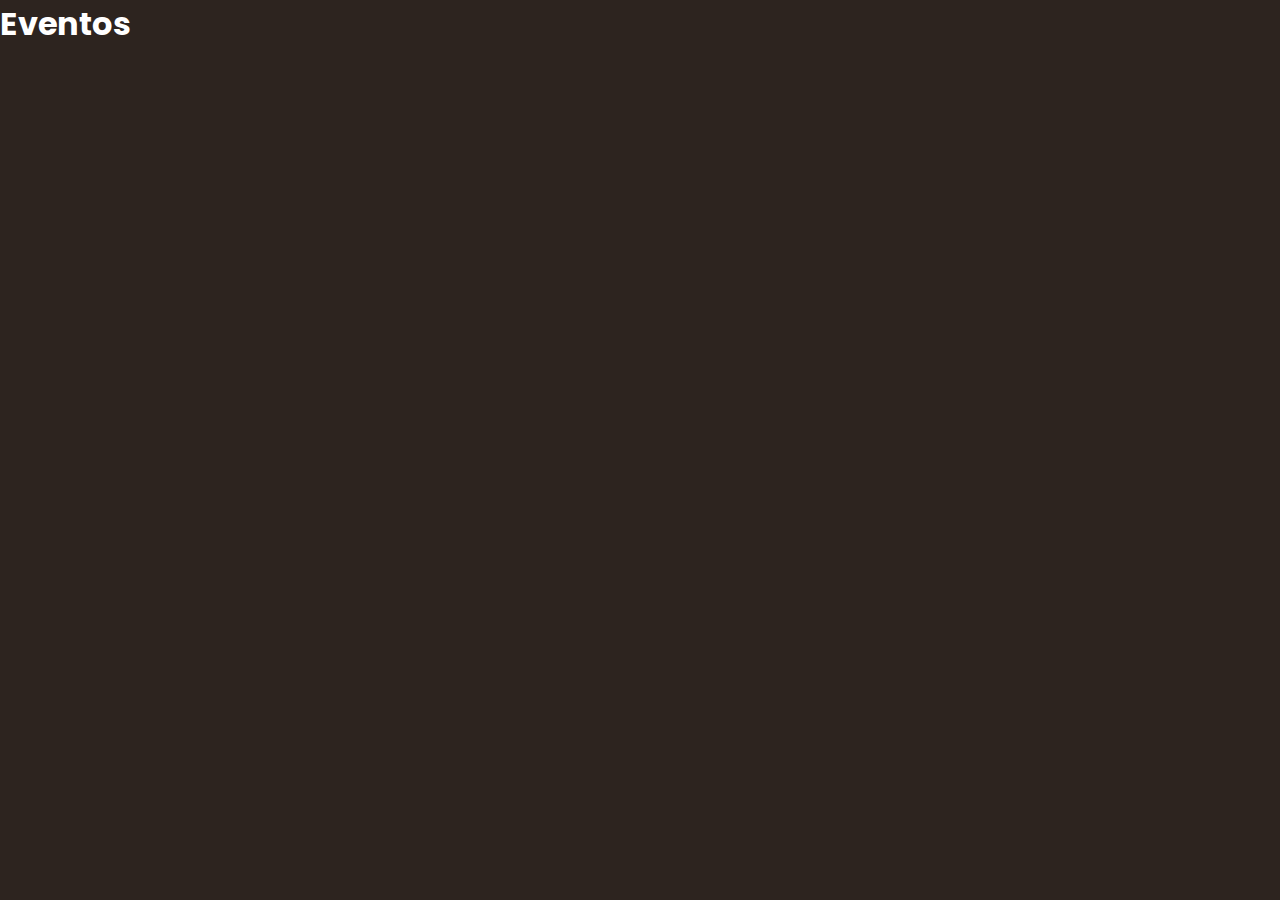
==== Eventos/eventos.html @ 6eb56ee4 "Add Eventos" ====
<!DOCTYPE html>
<html lang="pt-br">
<head>
    <meta charset="UTF-8">
    <meta name="viewport" content="width=device-width, initial-scale=1.0">
    <link rel="shortcut icon" href="images/favicon.ico" type="image/x-icon">
    <link rel="stylesheet" href="style.css">
    <style>

        @import url("https://fonts.googleapis.com/css2?family=Poppins:ital,wght@0,100;0,200;0,300;0,400;0,500;0,600;0,700;0,800;0,900;1,100;1,200;1,300;1,400;1,500;1,600;1,700;1,800;1,900&display=swap");
    </style>
    <title>Eventos</title>
</head>
<body>
    <h1>Eventos</h1>
    
</body>
</html>
---- Eventos/style.css ----
* {
    margin: 0;
    padding: 0;
    box-sizing: border-box;
    font-family: "Poppins", sans-serif;
    list-style-type: none;
    text-decoration: none;
  }

body{
    background-color: #2d241f;
}

h1{
    color: white;
}
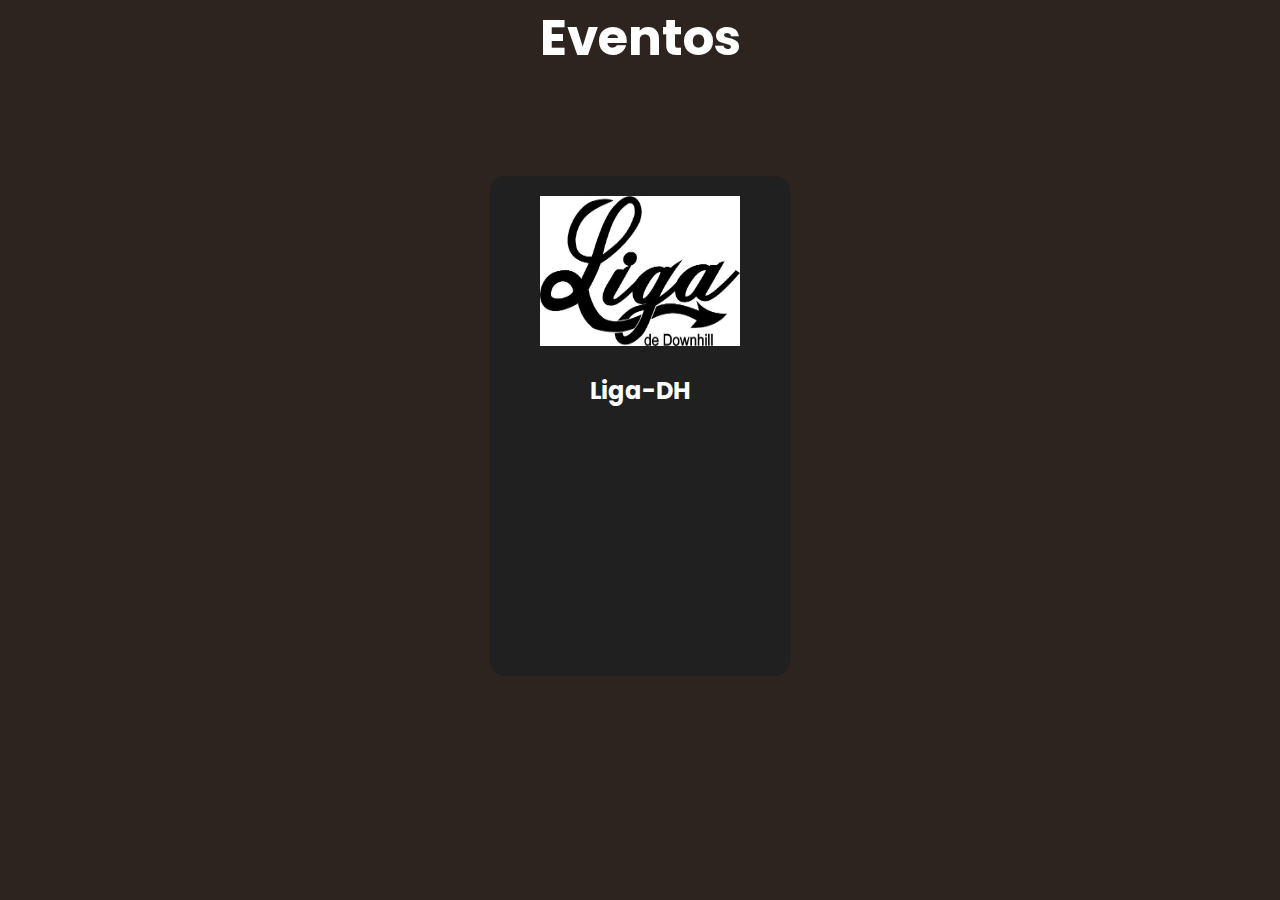
==== commit 19f0c0d1: "add card" ====
--- a/Eventos/eventos.html
+++ b/Eventos/eventos.html
@@ -13,6 +13,17 @@
 </head>
 <body>
     <h1>Eventos</h1>
-    
+    <div class="conteiner">
+        <div class="card">
+            <div class="imagem-card">
+                <img class="liga" src="assets/liga-dh.jpg" alt="liga.png" srcset="">
+            </div>
+            <div class="titulo-card">
+                <h2>Liga-DH</h2>
+            </div>
+        </div>
+    </div>
+
+
 </body>
 </html>--- a/Eventos/style.css
+++ b/Eventos/style.css
@@ -13,4 +13,33 @@
 
 h1{
     color: white;
+    text-align: center;
+    justify-content: center;
+    font-size: 50px;
 }
+
+.conteiner{
+    display: flex;
+    justify-content: center;
+}
+
+.card{
+    width:300px;
+    height:500px;
+    background-color:#202020;
+    border-radius: 15px;
+    margin-top: 100px;
+}
+
+.liga{
+    width: 200px;
+    height: 150px;
+    margin-top: 20px;
+    margin-left: 50px;
+}
+
+.titulo-card{
+    color: white;
+    text-align: center;
+    margin-top: 20px;
+}
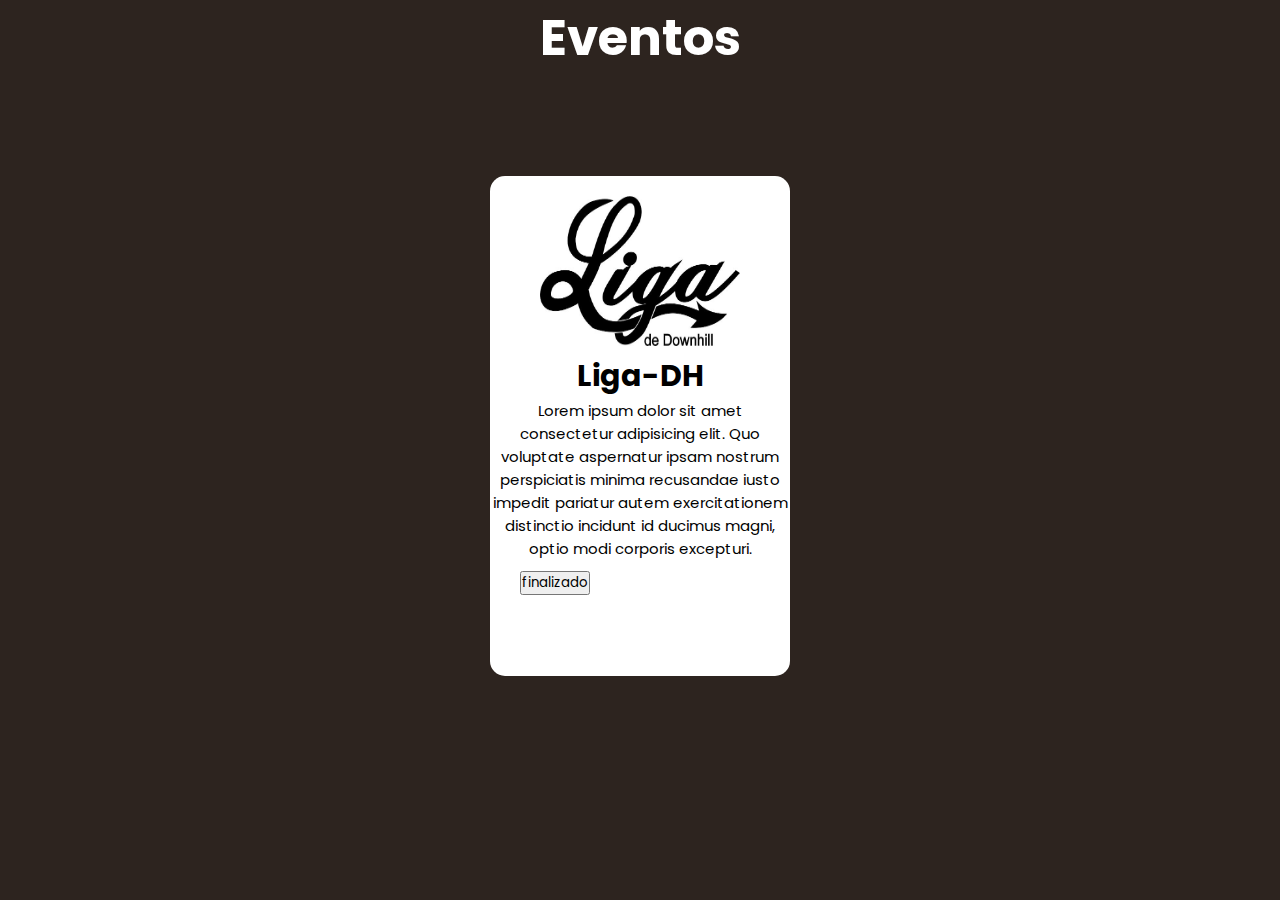
==== commit adf367c5: "add information card" ====
--- a/Eventos/eventos.html
+++ b/Eventos/eventos.html
@@ -20,6 +20,10 @@
             </div>
             <div class="titulo-card">
                 <h2>Liga-DH</h2>
+                <p class="texto-card">Lorem ipsum dolor sit amet consectetur adipisicing elit. Quo voluptate aspernatur ipsam nostrum perspiciatis minima recusandae iusto impedit pariatur autem exercitationem distinctio incidunt id ducimus magni, optio modi corporis excepturi.</p>
+            </div>
+            <div class="button-card">
+                <button type="button" class="btn">finalizado</button>
             </div>
         </div>
     </div>
--- a/Eventos/style.css
+++ b/Eventos/style.css
@@ -26,7 +26,7 @@
 .card{
     width:300px;
     height:500px;
-    background-color:#202020;
+    background-color:#ffffff;
     border-radius: 15px;
     margin-top: 100px;
 }
@@ -39,7 +39,20 @@
 }
 
 .titulo-card{
-    color: white;
+    color: rgb(0, 0, 0);
     text-align: center;
-    margin-top: 20px;
+    font-weight: 600;
+    font-size: 20px;
 }
+
+.texto-card{
+    text-align: center;
+    font-weight: 400;
+    font-size: 15px;
+}
+
+.button-card{
+    padding: 10px 30px;
+    font-size: 15px;
+    font-weight: 500;
+}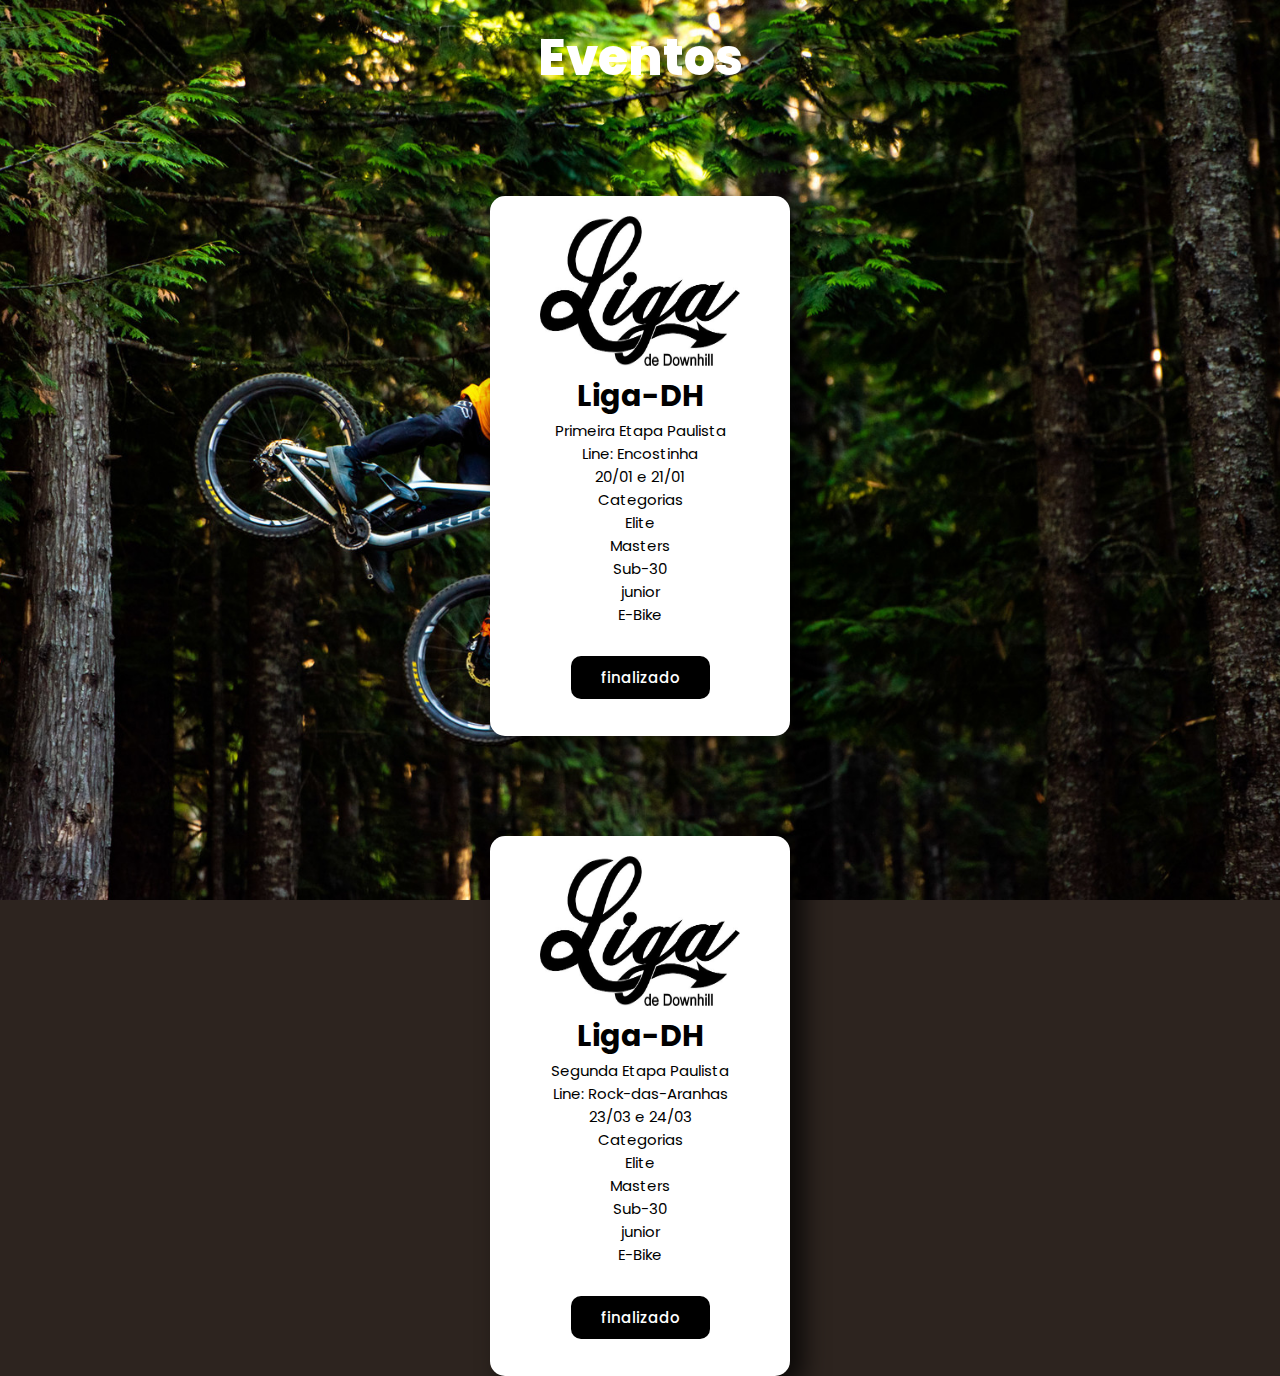
==== commit fd1ca123: "configurando estilos da pagina eventos" ====
--- a/Eventos/eventos.html
+++ b/Eventos/eventos.html
@@ -13,6 +13,7 @@
 </head>
 <body>
     <h1>Eventos</h1>
+    <div class="background-eventos"></div>
     <div class="conteiner">
         <div class="card">
             <div class="imagem-card">
@@ -20,7 +21,21 @@
             </div>
             <div class="titulo-card">
                 <h2>Liga-DH</h2>
-                <p class="texto-card">Lorem ipsum dolor sit amet consectetur adipisicing elit. Quo voluptate aspernatur ipsam nostrum perspiciatis minima recusandae iusto impedit pariatur autem exercitationem distinctio incidunt id ducimus magni, optio modi corporis excepturi.</p>
+                <p class="texto-card">Primeira Etapa Paulista <br> Line: Encostinha <br> 20/01 e 21/01 <br> Categorias <br> Elite <br> Masters <br> Sub-30 <br> junior <br> E-Bike</p>
+            </div>
+            <div class="button-card">
+                <button type="button" class="btn">finalizado</button>
+            </div>
+        </div>
+    </div>
+    <div class="conteiner">
+        <div class="card">
+            <div class="imagem-card">
+                <img class="liga" src="assets/liga-dh.jpg" alt="liga.png" srcset="">
+            </div>
+            <div class="titulo-card">
+                <h2>Liga-DH</h2>
+                <p class="texto-card">Segunda Etapa Paulista <br> Line: Rock-das-Aranhas <br> 23/03 e 24/03 <br> Categorias <br> Elite <br> Masters <br> Sub-30 <br> junior <br> E-Bike</p>
             </div>
             <div class="button-card">
                 <button type="button" class="btn">finalizado</button>
--- a/Eventos/style.css
+++ b/Eventos/style.css
@@ -9,6 +9,10 @@
 
 body{
     background-color: #2d241f;
+    background-image: url(assets/jump-trek.jpg);
+    background-size: cover;
+    background-position: center;
+    background-attachment: fixed;
 }
 
 h1{
@@ -16,6 +20,8 @@
     text-align: center;
     justify-content: center;
     font-size: 50px;
+    margin-top: 20px;
+    font-weight: 800;
 }
 
 .conteiner{
@@ -25,10 +31,11 @@
 
 .card{
     width:300px;
-    height:500px;
+    height:540px;
     background-color:#ffffff;
     border-radius: 15px;
     margin-top: 100px;
+    box-shadow: 013px 9px 24px 1px rgba(0,0,0,0.75);
 }
 
 .liga{
@@ -51,8 +58,26 @@
     font-size: 15px;
 }
 
-.button-card{
+.btn{
     padding: 10px 30px;
     font-size: 15px;
     font-weight: 500;
+    border-radius: 10px;
+    border: none;
+    transition: 1s;
+    background-color: black;
+    color: #ffffff;
+}
+
+.btn:hover{
+    transition: 1s;
+    background-color: rgb(156, 63, 63);
+    color: #ffffff;
+    cursor: pointer;
+}
+
+.button-card{
+    display: flex;
+    justify-content: center;
+    margin-top: 30px;
 }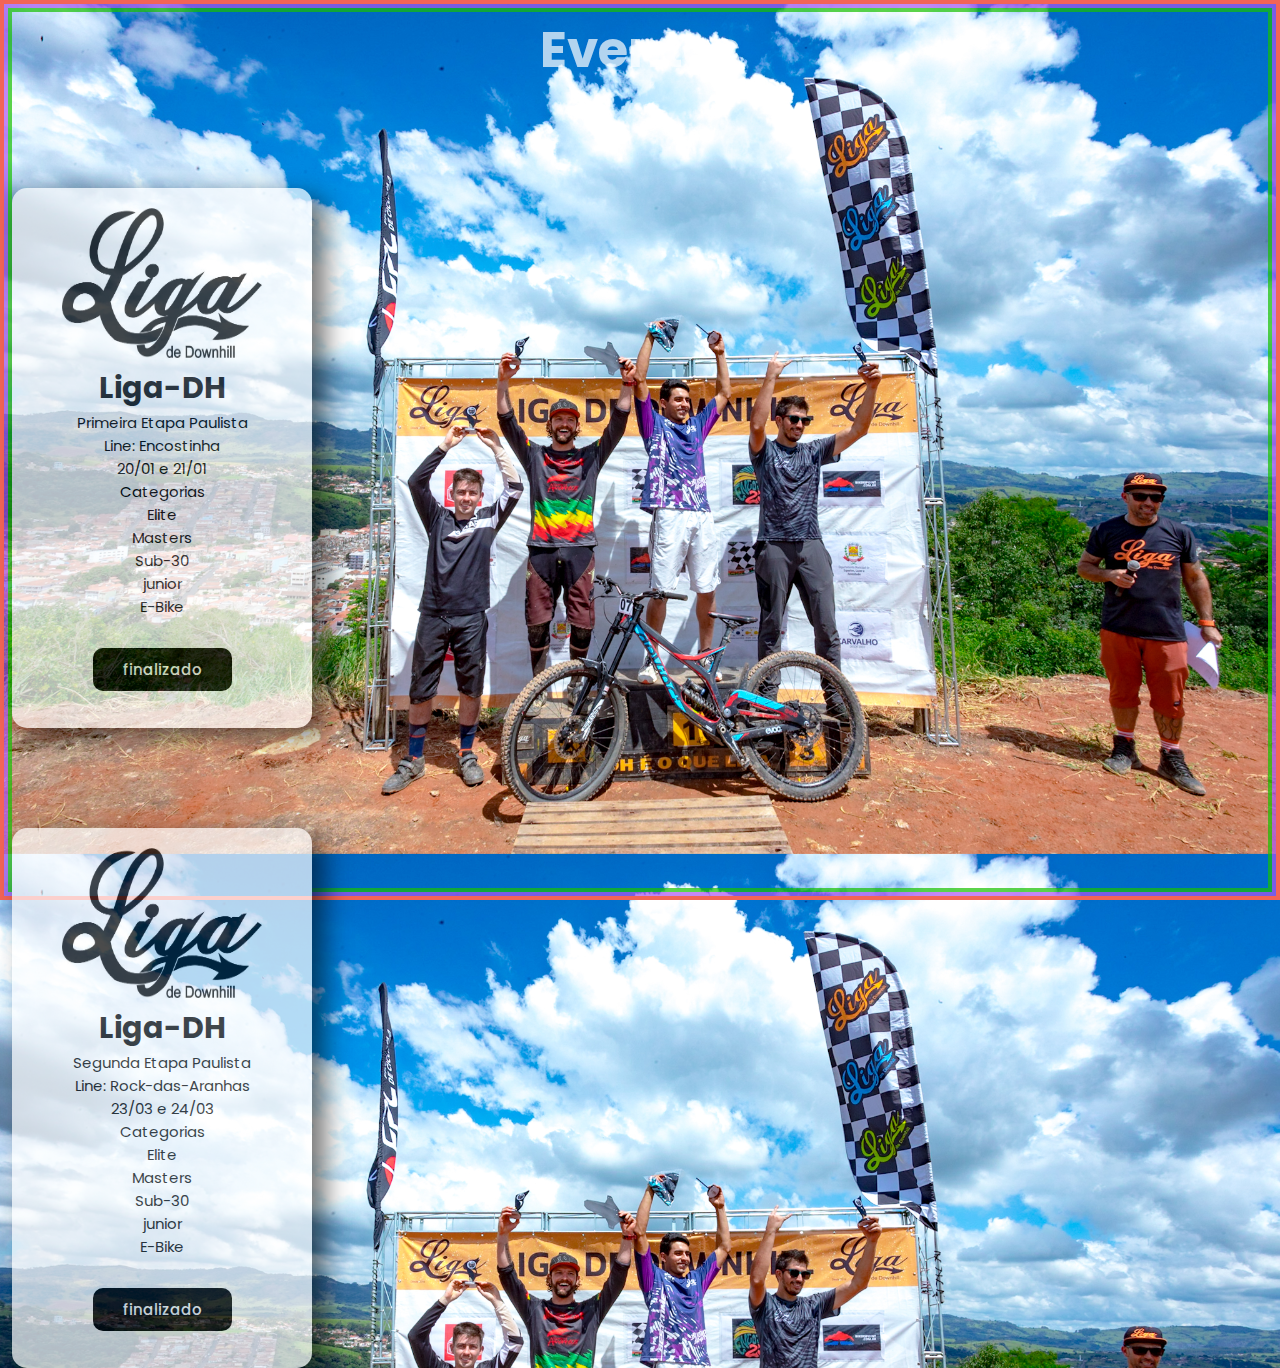
==== commit 7a16d709: "alteração eventos" ====
--- a/Eventos/eventos.html
+++ b/Eventos/eventos.html
@@ -1,48 +1,52 @@
 <!DOCTYPE html>
 <html lang="pt-br">
+
 <head>
     <meta charset="UTF-8">
     <meta name="viewport" content="width=device-width, initial-scale=1.0">
     <link rel="shortcut icon" href="images/favicon.ico" type="image/x-icon">
     <link rel="stylesheet" href="style.css">
     <style>
-
         @import url("https://fonts.googleapis.com/css2?family=Poppins:ital,wght@0,100;0,200;0,300;0,400;0,500;0,600;0,700;0,800;0,900;1,100;1,200;1,300;1,400;1,500;1,600;1,700;1,800;1,900&display=swap");
     </style>
     <title>Eventos</title>
 </head>
+
 <body>
-    <h1>Eventos</h1>
-    <div class="background-eventos"></div>
     <div class="conteiner">
-        <div class="card">
-            <div class="imagem-card">
-                <img class="liga" src="assets/liga-dh.jpg" alt="liga.png" srcset="">
+        <div class="background-eventos">
+            <h1>Eventos</h1>
+            <div class="card">
+                <div class="imagem-card">
+                    <img class="liga" src="assets/liga-dh.jpg" alt="liga.png" srcset="">
+                </div>
+                <div class="titulo-card">
+                    <h2>Liga-DH</h2>
+                    <p class="texto-card">Primeira Etapa Paulista <br> Line: Encostinha <br> 20/01 e 21/01 <br> Categorias
+                        <br> Elite <br> Masters <br> Sub-30 <br> junior <br> E-Bike</p>
+                </div>
+                <div class="button-card">
+                    <button type="button" class="btn">finalizado</button>
+                </div>
             </div>
-            <div class="titulo-card">
-                <h2>Liga-DH</h2>
-                <p class="texto-card">Primeira Etapa Paulista <br> Line: Encostinha <br> 20/01 e 21/01 <br> Categorias <br> Elite <br> Masters <br> Sub-30 <br> junior <br> E-Bike</p>
-            </div>
-            <div class="button-card">
-                <button type="button" class="btn">finalizado</button>
+            <div class="card">
+                <div class="imagem-card">
+                    <img class="liga" src="assets/liga-dh.jpg" alt="liga.png" srcset="">
+                </div>
+                <div class="titulo-card">
+                    <h2>Liga-DH</h2>
+                    <p class="texto-card">Segunda Etapa Paulista <br> Line: Rock-das-Aranhas <br> 23/03 e 24/03 <br>
+                        Categorias <br> Elite <br> Masters <br> Sub-30 <br> junior <br> E-Bike</p>
+                </div>
+                <div class="button-card">
+                    <button type="button" class="btn">finalizado</button>
+                </div>
             </div>
         </div>
-    </div>
-    <div class="conteiner">
-        <div class="card">
-            <div class="imagem-card">
-                <img class="liga" src="assets/liga-dh.jpg" alt="liga.png" srcset="">
-            </div>
-            <div class="titulo-card">
-                <h2>Liga-DH</h2>
-                <p class="texto-card">Segunda Etapa Paulista <br> Line: Rock-das-Aranhas <br> 23/03 e 24/03 <br> Categorias <br> Elite <br> Masters <br> Sub-30 <br> junior <br> E-Bike</p>
-            </div>
-            <div class="button-card">
-                <button type="button" class="btn">finalizado</button>
-            </div>
         </div>
-    </div>
+
 
 
 </body>
+
 </html>--- a/Eventos/style.css
+++ b/Eventos/style.css
@@ -7,12 +7,59 @@
     text-decoration: none;
   }
 
-body{
+/* body{
     background-color: #2d241f;
-    background-image: url(assets/jump-trek.jpg);
-    background-size: cover;
-    background-position: center;
-    background-attachment: fixed;
+    background-image: url(assets/podio-novo.JPEG);
+}
+
+body::before{
+    content: "";
+    position: absolute;
+    width: 100vw;
+    height: 100vh;
+    border:  #f26457 solid 4px;
+    background-size: cover; 
+    filter: opacity(0.2);
+    z-index: -1;
+} */
+body {
+    content: "";
+    position: absolute;
+    width: 100%;
+    height: 100%;
+    border:  #f26457 solid 4px;
+    background-size: cover; 
+    /* filter: opacity(0.2); */
+    z-index: -1;
+    background-image: url(assets/podio-novo.JPEG);
+}
+
+.conteiner{
+    width: 100%;
+    height: 100%;
+    display: flex;
+    justify-content: center;
+    border:  #ac57f2 solid 4px;
+    background-size: c;
+    opacity: 0.7;
+    
+}
+
+.background-eventos {
+    width: 100%;
+    height: 100%;
+    /* background-color: #2d241f; */
+    border:  #17c100 solid 4px;
+}
+
+.card{
+    justify-content: center;
+    width:300px;
+    height:540px;
+    background-color:#ffffff;
+    border-radius: 15px;
+    margin-top: 100px;
+    box-shadow: 013px 9px 24px 1px rgba(0,0,0,0.75);
 }
 
 h1{
@@ -20,22 +67,8 @@
     text-align: center;
     justify-content: center;
     font-size: 50px;
-    margin-top: 20px;
-    font-weight: 800;
-}
-
-.conteiner{
-    display: flex;
-    justify-content: center;
-}
-
-.card{
-    width:300px;
-    height:540px;
-    background-color:#ffffff;
-    border-radius: 15px;
-    margin-top: 100px;
-    box-shadow: 013px 9px 24px 1px rgba(0,0,0,0.75);
+    font-weight: bolder;
+    
 }
 
 .liga{
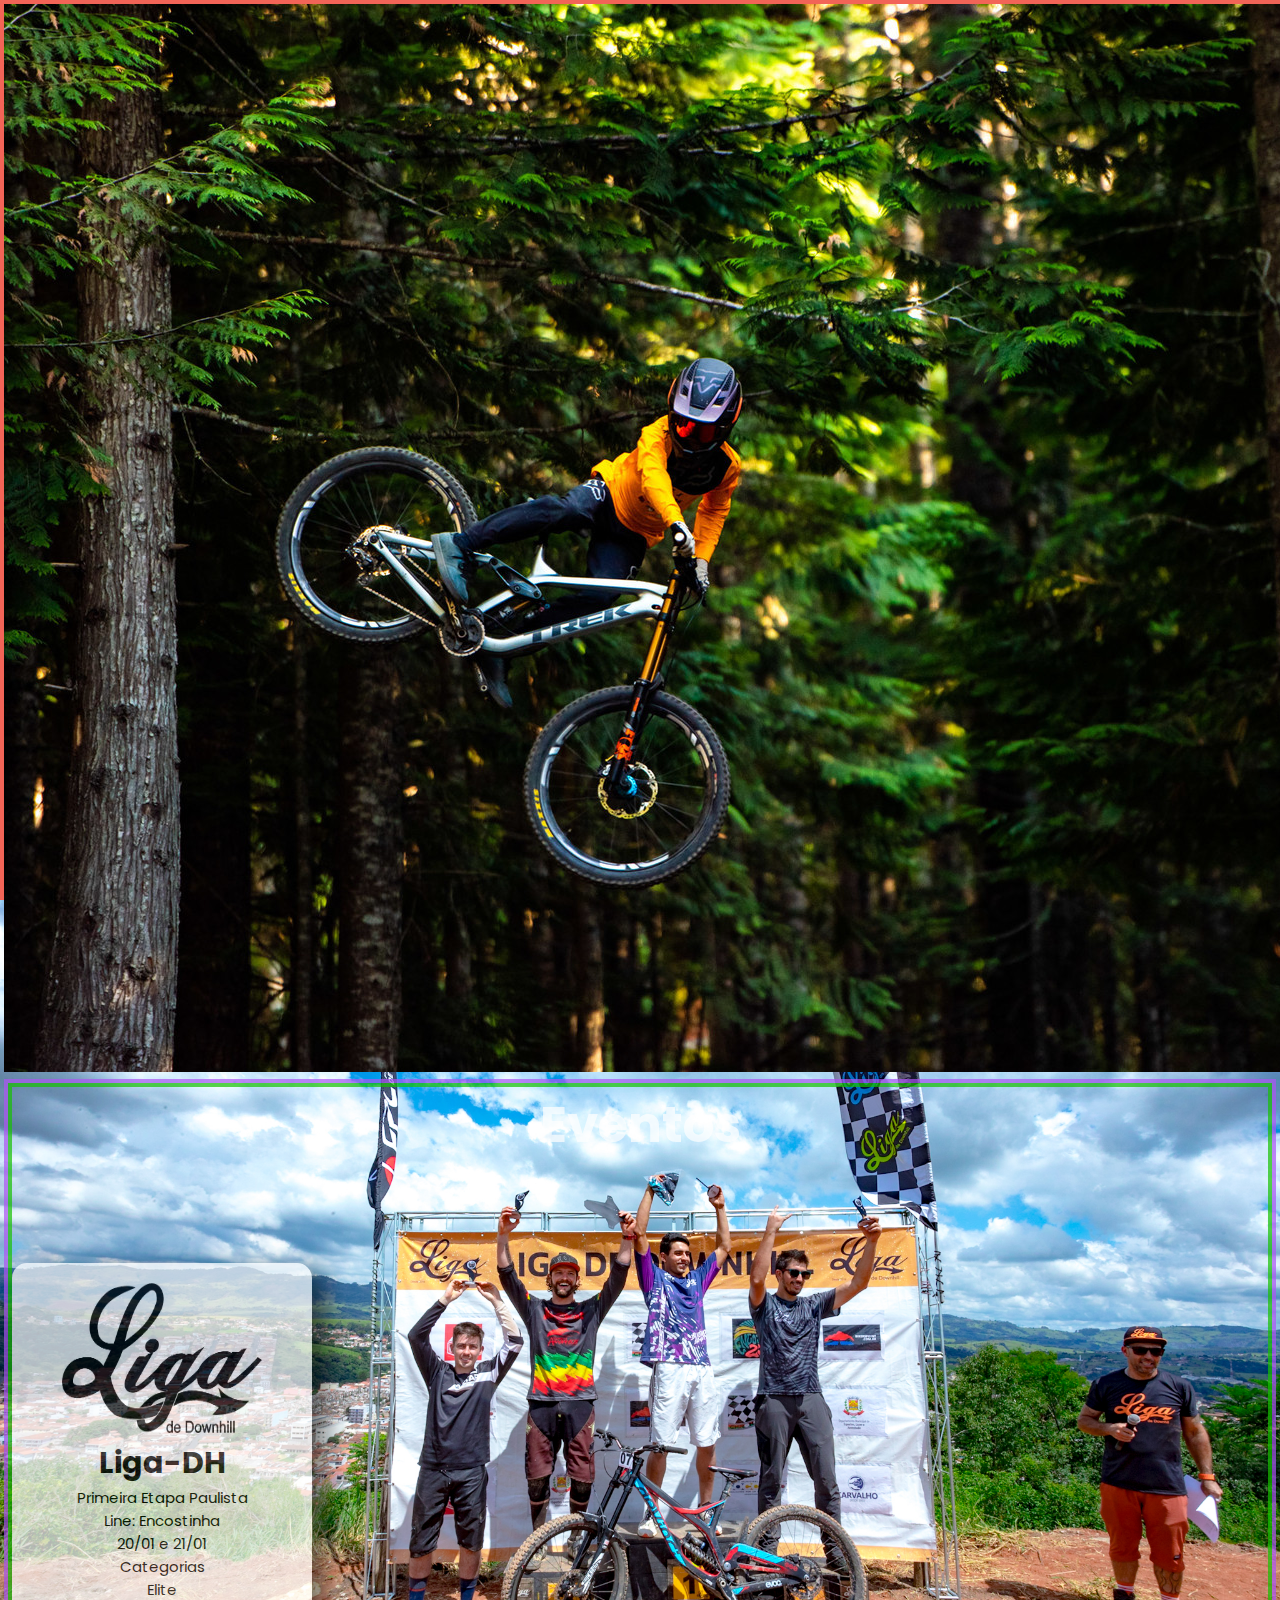
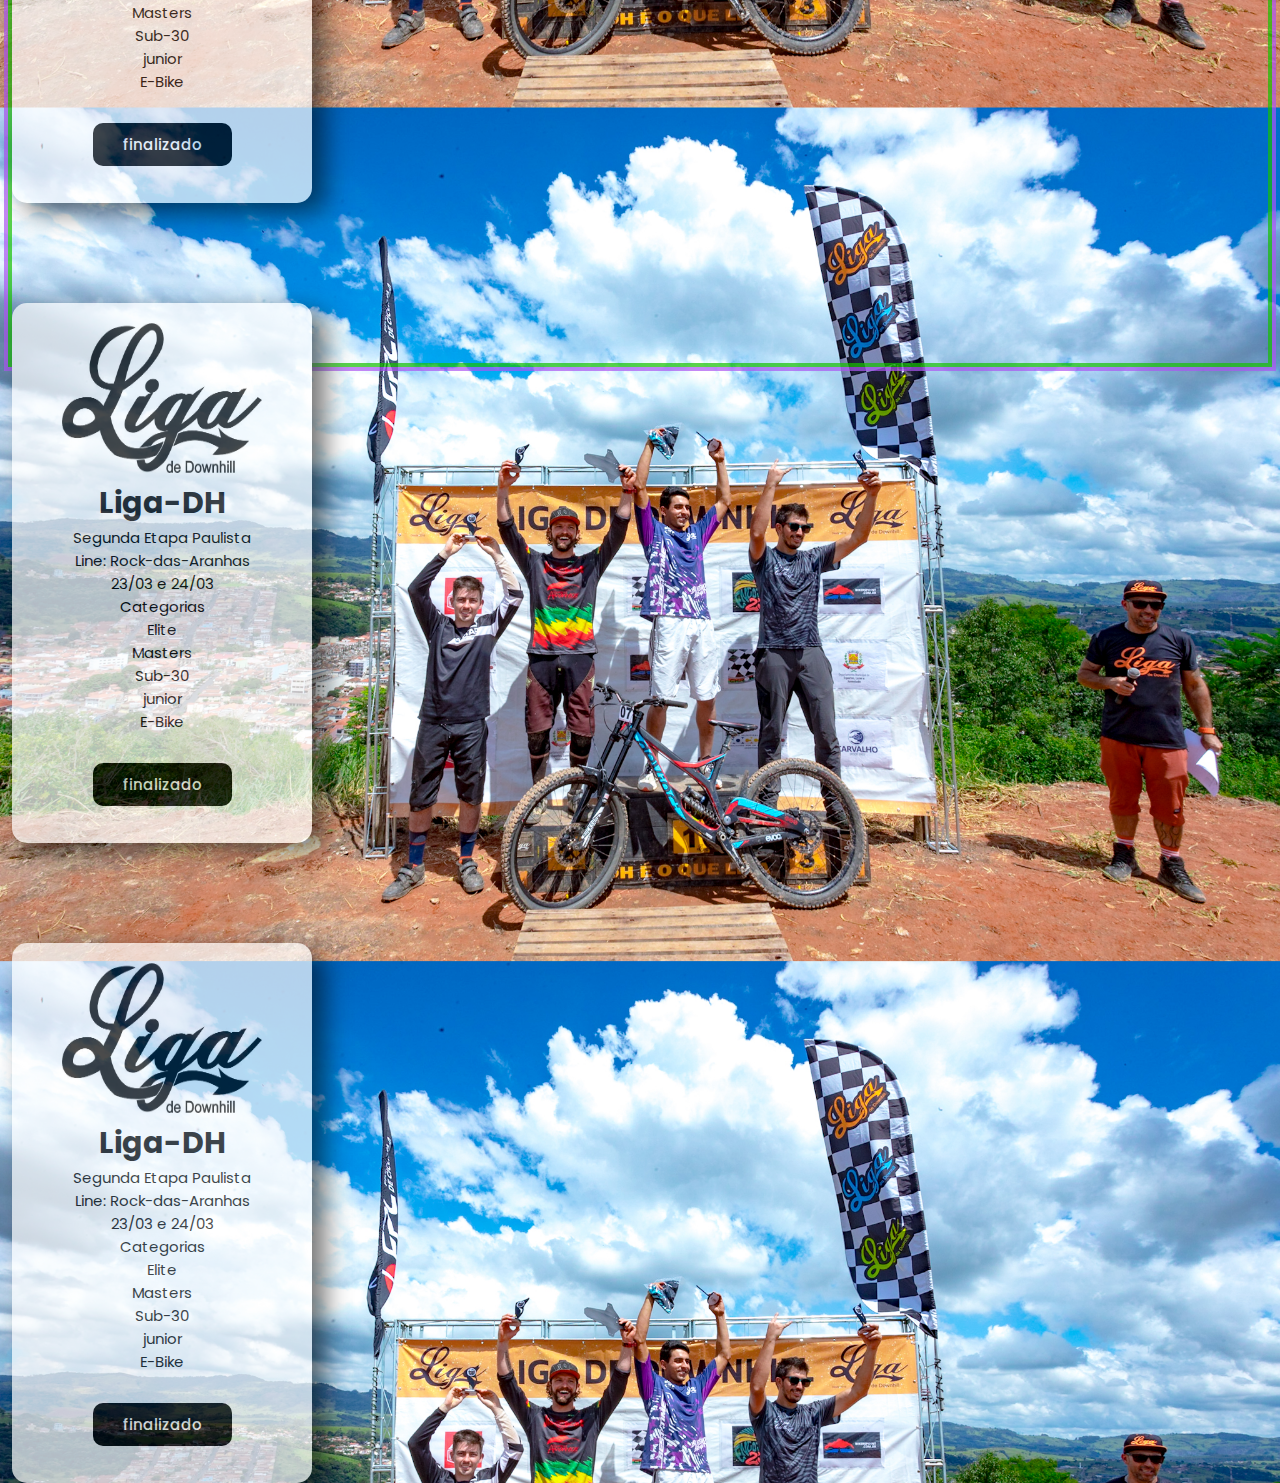
==== commit a065b12e: "Alterações estrutura" ====
--- a/Eventos/eventos.html
+++ b/Eventos/eventos.html
@@ -13,37 +13,64 @@
 </head>
 
 <body>
+    <div id="teste">
+        <img src="assets/jump-trek.jpg" alt="">
+    </div>
+ 
     <div class="conteiner">
         <div class="background-eventos">
             <h1>Eventos</h1>
-            <div class="card">
-                <div class="imagem-card">
-                    <img class="liga" src="assets/liga-dh.jpg" alt="liga.png" srcset="">
+            <div id="testandoo">
+                <div class="card">
+                    <div class="imagem-card">
+                        <img class="liga" src="assets/liga-dh.jpg" alt="liga.png" srcset="">
+                    </div>
+                    <div class="titulo-card">
+                        <h2>Liga-DH</h2>
+                        <p class="texto-card">Primeira Etapa Paulista <br> Line: Encostinha <br> 20/01 e 21/01 <br>
+                            Categorias
+                            <br> Elite <br> Masters <br> Sub-30 <br> junior <br> E-Bike
+                        </p>
+                    </div>
+                    <div class="button-card">
+                        <button type="button" class="btn">finalizado</button>
+                    </div>
                 </div>
-                <div class="titulo-card">
-                    <h2>Liga-DH</h2>
-                    <p class="texto-card">Primeira Etapa Paulista <br> Line: Encostinha <br> 20/01 e 21/01 <br> Categorias
-                        <br> Elite <br> Masters <br> Sub-30 <br> junior <br> E-Bike</p>
+                <div class="card">
+                    <div class="imagem-card">
+                        <img class="liga" src="assets/liga-dh.jpg" alt="liga.png" srcset="">
+                    </div>
+                    <div class="titulo-card">
+                        <h2>Liga-DH</h2>
+                        <p class="texto-card">Segunda Etapa Paulista <br> Line: Rock-das-Aranhas <br> 23/03 e 24/03
+                            <br>
+                            Categorias <br> Elite <br> Masters <br> Sub-30 <br> junior <br> E-Bike</p>
+                    </div>
+                    <div class="button-card">
+                        <button type="button" class="btn">finalizado</button>
+                    </div>
                 </div>
-                <div class="button-card">
-                    <button type="button" class="btn">finalizado</button>
-                </div>
-            </div>
-            <div class="card">
-                <div class="imagem-card">
-                    <img class="liga" src="assets/liga-dh.jpg" alt="liga.png" srcset="">
-                </div>
-                <div class="titulo-card">
-                    <h2>Liga-DH</h2>
-                    <p class="texto-card">Segunda Etapa Paulista <br> Line: Rock-das-Aranhas <br> 23/03 e 24/03 <br>
-                        Categorias <br> Elite <br> Masters <br> Sub-30 <br> junior <br> E-Bike</p>
-                </div>
-                <div class="button-card">
-                    <button type="button" class="btn">finalizado</button>
+                <div class="card">
+                    <div class="imagem-card">
+                        <img class="liga" src="assets/liga-dh.jpg" alt="liga.png" srcset="">
+                    </div>
+                    <div class="titulo-card">
+                        <h2>Liga-DH</h2>
+                        <p class="texto-card">Segunda Etapa Paulista <br> Line: Rock-das-Aranhas <br> 23/03 e 24/03
+                            <br>
+                            Categorias <br> Elite <br> Masters <br> Sub-30 <br> junior <br> E-Bike</p>
+                    </div>
+                    <div class="button-card">
+                        <button type="button" class="btn">finalizado</button>
+                    </div>
                 </div>
             </div>
         </div>
-        </div>
+    </div>
+  
+    
+
+    
 
 
 
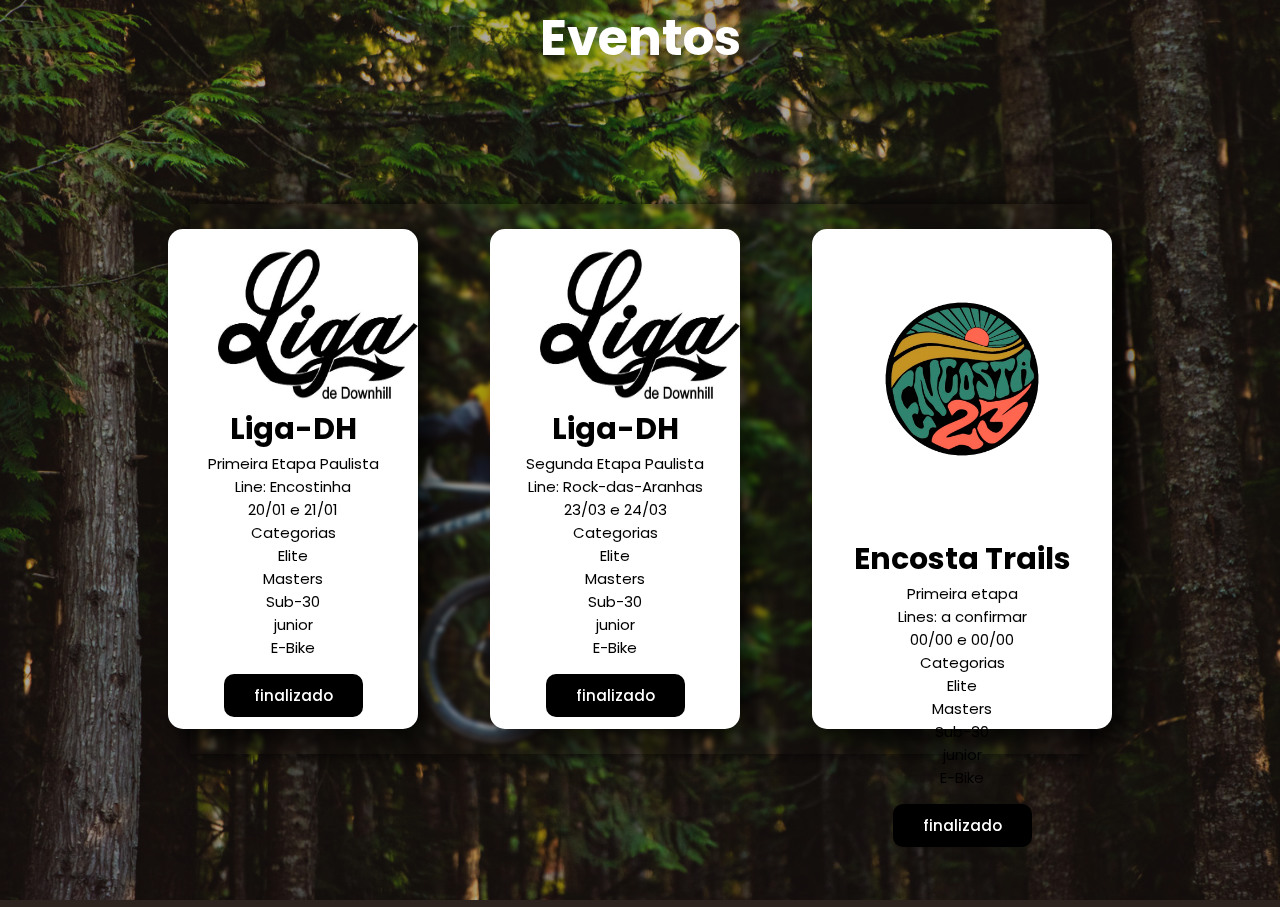
==== commit f672709f: "alteraçao da pagina eventos" ====
--- a/Eventos/eventos.html
+++ b/Eventos/eventos.html
@@ -52,11 +52,11 @@
                 </div>
                 <div class="card">
                     <div class="imagem-card">
-                        <img class="liga" src="assets/liga-dh.jpg" alt="liga.png" srcset="">
+                        <img class="encosta-icon-card" src="assets/encostaredondo.png" alt="liga.png" srcset="">
                     </div>
                     <div class="titulo-card">
-                        <h2>Liga-DH</h2>
-                        <p class="texto-card">Segunda Etapa Paulista <br> Line: Rock-das-Aranhas <br> 23/03 e 24/03
+                        <h2>Encosta Trails</h2>
+                        <p class="texto-card">Primeira etapa <br> Lines: a confirmar <br> 00/00 e 00/00
                             <br>
                             Categorias <br> Elite <br> Masters <br> Sub-30 <br> junior <br> E-Bike</p>
                     </div>
--- a/Eventos/style.css
+++ b/Eventos/style.css
@@ -5,10 +5,9 @@
     font-family: "Poppins", sans-serif;
     list-style-type: none;
     text-decoration: none;
-  }
+    }
 
 /* body{
-    background-color: #2d241f;
     background-image: url(assets/podio-novo.JPEG);
 }
 
@@ -20,46 +19,74 @@
     border:  #f26457 solid 4px;
     background-size: cover; 
     filter: opacity(0.2);
-    z-index: -1;
-} */
+}  */
+
+
 body {
-    content: "";
-    position: absolute;
+    /* content: ""; */
     width: 100%;
     height: 100%;
-    border:  #f26457 solid 4px;
-    background-size: cover; 
-    /* filter: opacity(0.2); */
-    z-index: -1;
-    background-image: url(assets/podio-novo.JPEG);
+    /* border:  #f26457 solid 4px; */
+    background-size: cover;
+    background-position: center; 
+    background-color: #2d241f;
+    overflow-x: hidden; 
+    overflow-y: hidden; 
 }
-
+#teste {
+    position: absolute;
+    opacity: 0.6;
+    z-index: -10;
+}
+#teste img {
+    width: 100vW;
+    height: 100vh;
+    background-size: contain;
+    /* overflow: hidden; */
+}
 .conteiner{
     width: 100%;
     height: 100%;
     display: flex;
     justify-content: center;
-    border:  #ac57f2 solid 4px;
-    background-size: c;
-    opacity: 0.7;
-    
+    /* border:  #ac57f2 solid 4px; */
+    background-position: center;
 }
 
 .background-eventos {
     width: 100%;
     height: 100%;
-    /* background-color: #2d241f; */
-    border:  #17c100 solid 4px;
+    justify-items: center;
+    justify-content: center;
+    margin: 2 auto;
+    padding: auto;
+    /* border:  #17c100 solid 4px; */
 }
 
+#testandoo {
+    margin-top: 10%;
+    /* border: 1px solid  #2d241f5b; */
+    height: 550px;
+    display: flex;
+    flex-direction: row;
+    align-items: center;
+    justify-content: center;
+    gap: 8%;
+    backdrop-filter: blur(2px);
+    box-shadow: 0px 0px 15px 0px rgba(0,0,0,0.75);
+}
 .card{
+    
     justify-content: center;
     width:300px;
-    height:540px;
+    height:500px;
     background-color:#ffffff;
     border-radius: 15px;
-    margin-top: 100px;
+    /* margin-top: 100px; */
     box-shadow: 013px 9px 24px 1px rgba(0,0,0,0.75);
+    z-index: -1;    
+    /* filter: blur(2px); */
+    /* margin: ; */
 }
 
 h1{
@@ -77,6 +104,12 @@
     margin-top: 20px;
     margin-left: 50px;
 }
+
+.encosta-icon-card{
+    width: 300px;
+}
+
+
 
 .titulo-card{
     color: rgb(0, 0, 0);
@@ -112,5 +145,5 @@
 .button-card{
     display: flex;
     justify-content: center;
-    margin-top: 30px;
+    margin-top: 15px;
 }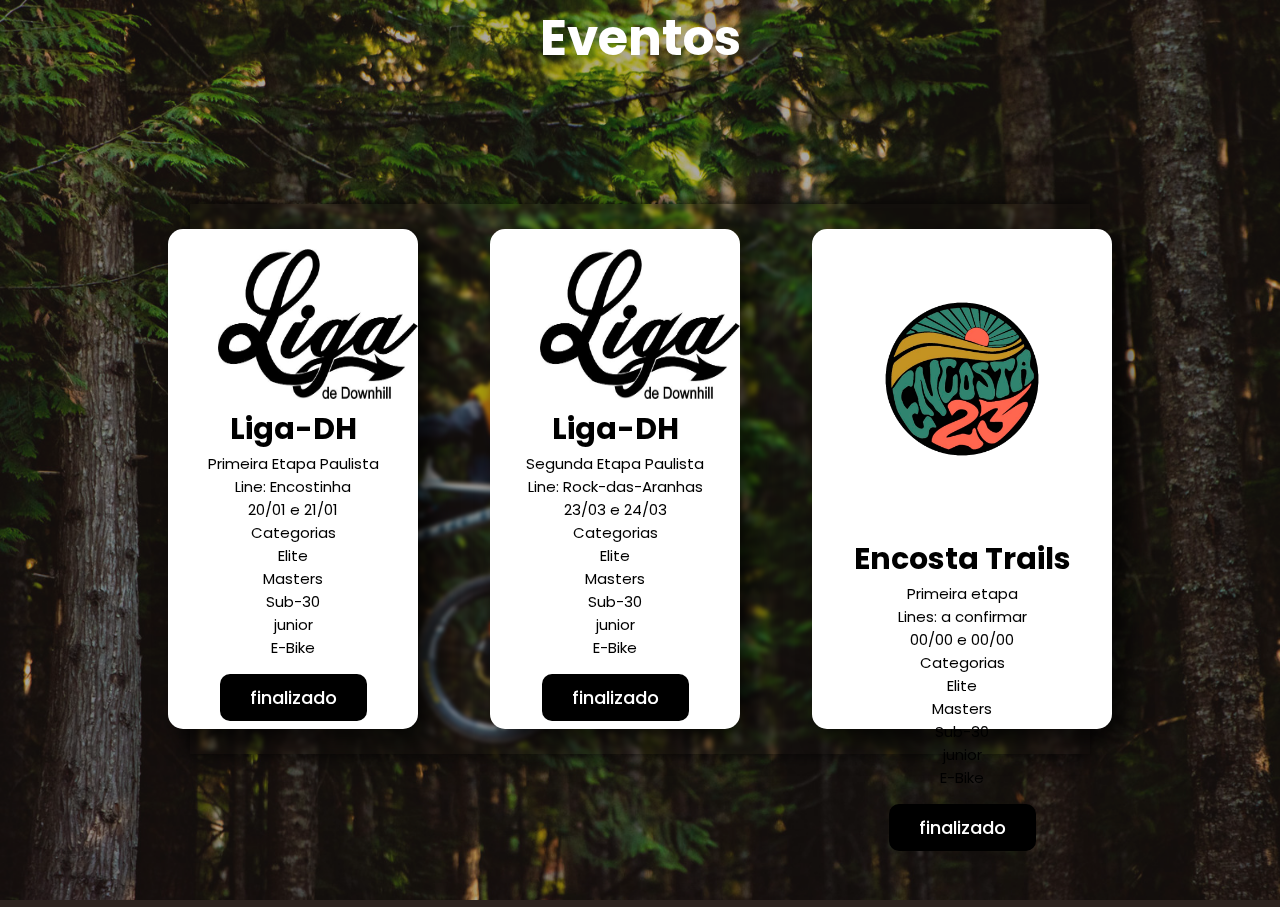
==== commit 926f3b3c: "alteraçao img encosta" ====
--- a/Eventos/eventos.html
+++ b/Eventos/eventos.html
@@ -67,13 +67,6 @@
             </div>
         </div>
     </div>
-  
-    
-
-    
-
-
-
 </body>
 
 </html>--- a/Eventos/style.css
+++ b/Eventos/style.css
@@ -107,6 +107,8 @@
 
 .encosta-icon-card{
     width: 300px;
+    /*padding-bottom: ;
+    padding-top: ;*/
 }
 
 
@@ -126,7 +128,7 @@
 
 .btn{
     padding: 10px 30px;
-    font-size: 15px;
+    font-size: 18px;
     font-weight: 500;
     border-radius: 10px;
     border: none;
